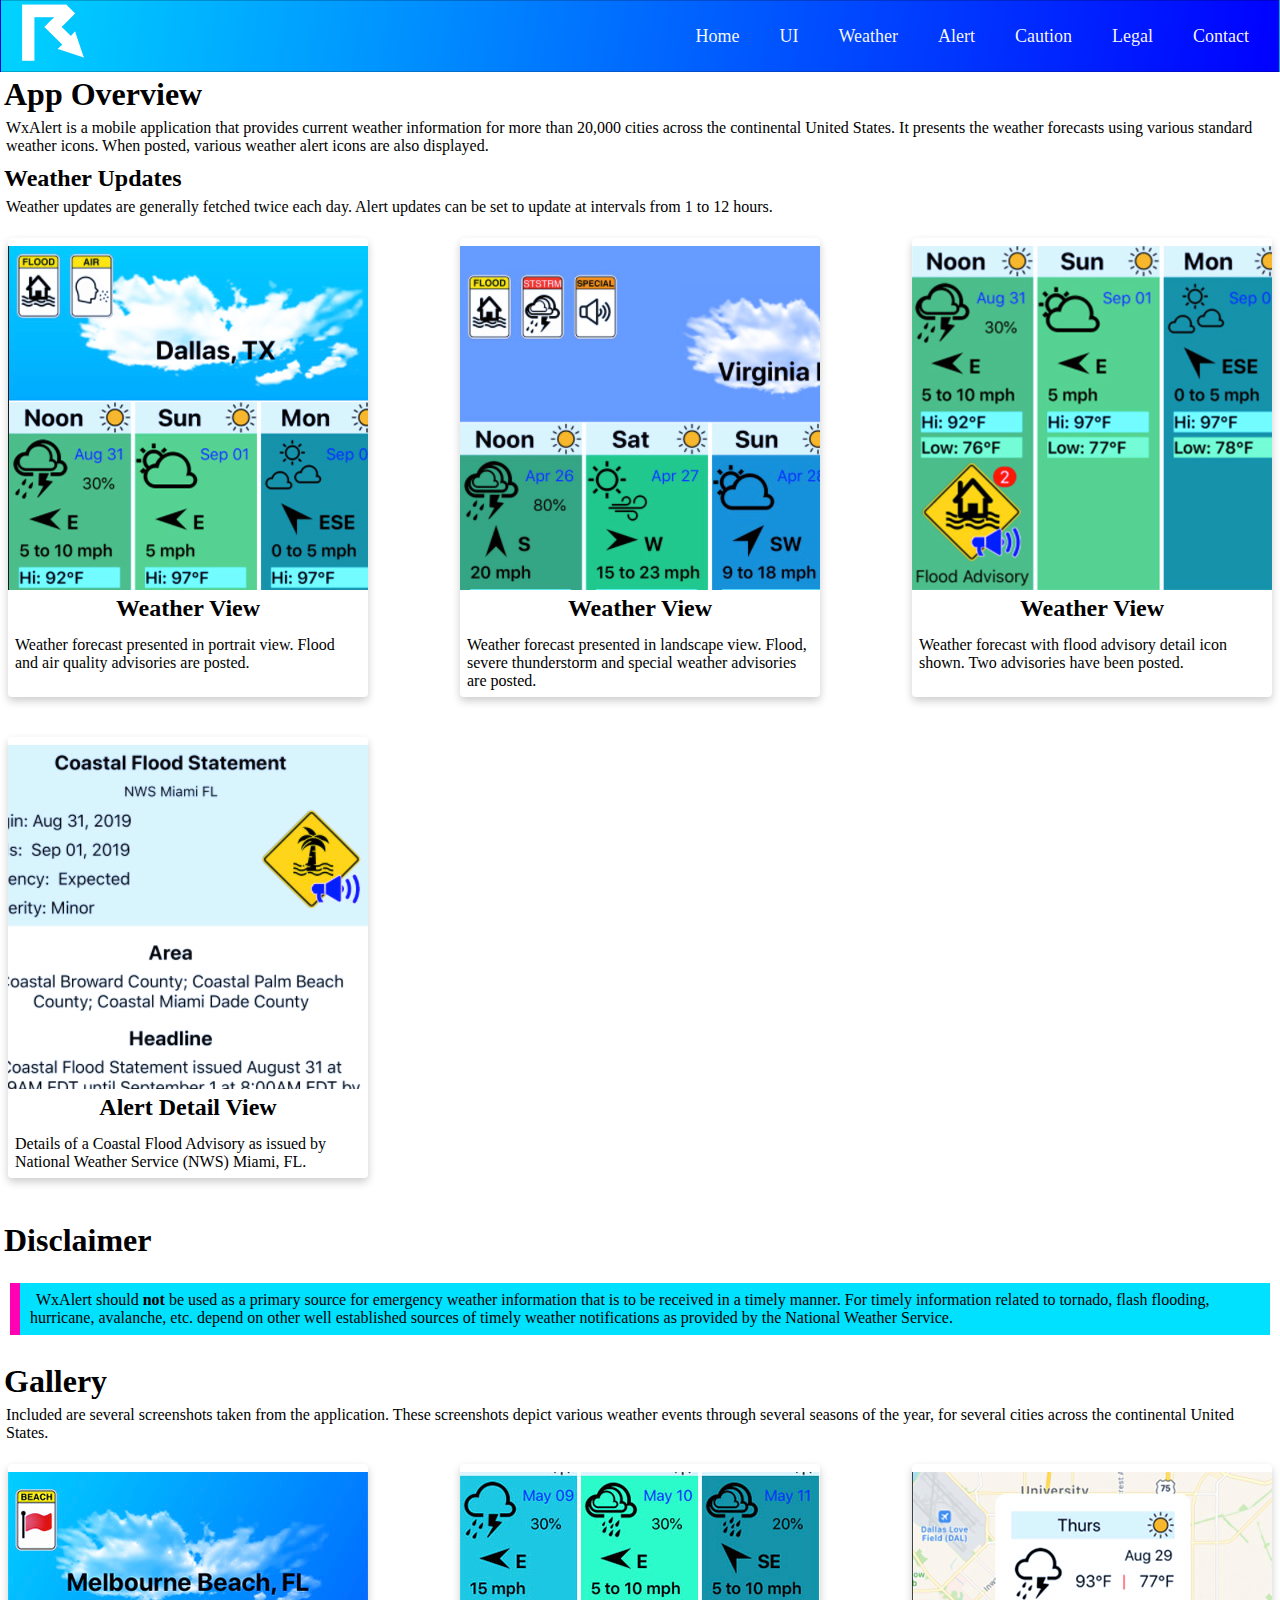
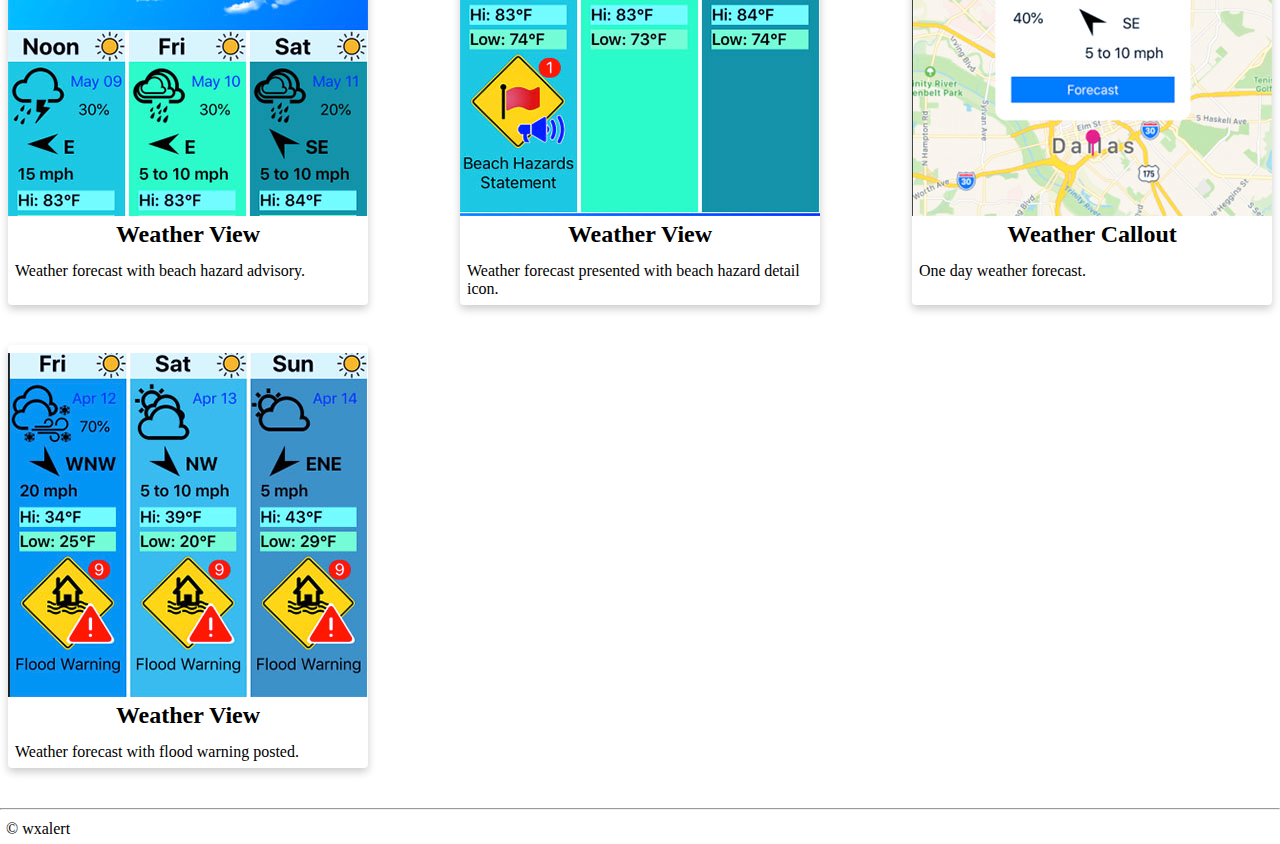
==== static/index.html @ 85fa8a71 "Website source files." ====
<!DOCTYPE html>
<html>
    <head>
        <meta charset="utf-8">
        <meta name="viewport" content="width=device-width, initial-scale=1.0">
        <title>WxAlert Home</title>
        <link rel="stylesheet" href="./styles/card.css">
        <link rel="stylesheet" href="./styles/nav.css">
        <link rel="stylesheet" href="./styles/style.css">

        <!--Favicon-->
        <link rel="apple-touch-icon" sizes="180x180" href="/apple-touch-icon.png">
        <link rel="icon" type="image/png" sizes="32x32" href="/favicon-32x32.png">
        <link rel="icon" type="image/png" sizes="16x16" href="/favicon-16x16.png">
        <link rel="manifest" href="/site.webmanifest">
    </head>
    <body>
         <header>
            <nav class="navbar">
                <label class="navbar-toggle" id="js-navbar-toggle" for="chkToggle">
                    <i class="hamburger"></i>Menu
                </label>
                <a href="./" class="logo"><img src="./images/logo/app_icon64.png"></a>
                <input type="checkbox" id="chkToggle"></input>
                <ul class="main-nav" id="js-menu">
                    <li>
                        <a href="./" class="nav-links">Home</a>
                    </li>
                    <li>
                        <a href="./ui.html" class="nav-links">UI</a>
                    </li>
                    <li>
                        <a href="./weather.html" class="nav-links">Weather</a>
                    </li>
                    <li>
                        <a href="./alert.html" class="nav-links">Alert</a>
                    </li>
                    <li>
                        <a href="./caution.html" class="nav-links">Caution</a>
                    </li>
                    <li>
                        <a href="./legal.html" class="nav-links">Legal</a>
                    </li>
                    <li>
                        <a href="./contact.html" class="nav-links">Contact</a>
                    </li>
                </ul>
            </nav>
        </header>

        <main class="main">
            <div class="body-content">
                <h1>App Overview</h1>  
                <p>WxAlert is a mobile application that provides current weather information for more than 20,000 cities across the continental United States. 
                   It presents the weather forecasts using various standard weather icons. When posted, various weather alert icons are also displayed.
                </p>
            </div>
            <div class="body-content">
                <h2>Weather Updates</h2>
                <p>Weather updates are generally fetched twice each day. Alert updates can be set to update at intervals from 1 to 12 hours.
                </p>
            </div>

            <section class="cards">
                <article class="card" style="width: 22.5em;">
                    <picture class="card-screenshot">
                        <img src="./images/screenshot/360/screen_portrait.jpg" alt="portrait">
                    </picture>
                    <div class="card-content">
                        <h2>Weather View</h2>
                        <p>Weather forecast presented in portrait view. Flood and air quality advisories are posted.</p>
                    </div>
                </article>
                <article class="card" style="width: 22.5em;">
                    <picture class="card-screenshot">
                        <img src="./images/screenshot/360/screen_landscape.jpg" alt="landscape">
                    </picture>
                    <div class="card-content">
                        <h2>Weather View</h2>
                        <p>Weather forecast presented in landscape view. Flood, severe thunderstorm and special weather advisories are posted.</p>
                    </div>
                </article>
                <article class="card" style="width: 22.5em;">
                    <picture class="card-screenshot">
                        <img src="./images/screenshot/360/screen_alert.jpg" alt="alert">
                    </picture>
                    <div class="card-content">
                        <h2>Weather View</h2>
                        <p>Weather forecast with flood advisory detail icon shown. Two advisories have been posted.</p>
                    </div>
                </article>
                <article class="card" style="width: 22.5em;">
                    <picture class="card-screenshot">
                        <img src="./images/screenshot/360/screen_alert_detail.jpg" alt="alert detail">
                    </picture>
                    <div class="card-content">
                        <h2>Alert Detail View</h2>
                        <p>Details of a Coastal Flood Advisory as issued by National Weather Service (NWS) Miami, FL.</p>
                    </div>
                </article>
            </section>
            <div class="body-content">
                <h1>Disclaimer</h1> 
                <blockquote>
                    <p>WxAlert should <strong>not</strong> be used as a primary source for emergency weather information that is to be received 
                        in a timely manner. For timely information related to tornado, flash flooding, hurricane, avalanche, etc. depend
                        on other well established sources of timely weather notifications as provided by the National Weather Service.
                    </p>
                </blockquote> 
            </div>
            <div class="body-content">
                <h1>Gallery</h1>
                <p>Included are several screenshots taken from the application. These screenshots depict various weather events through
                   several seasons of the year, for several cities across the continental United States.
                </p>
            </div>
            <section class="cards">
                <article class="card" style="width: 22.5em;">
                    <picture class="card-screenshot">
                        <img src="./images/screenshot/360/screen_beachhaz.jpg" alt="screen_beachhaz">
                    </picture>
                    <div class="card-content">
                        <h2>Weather View</h2>
                        <p>Weather forecast with beach hazard advisory.</p>
                    </div>
                </article>
                <article class="card" style="width: 22.5em;">
                    <picture class="card-screenshot">
                        <img src="./images/screenshot/360/screen_beachhaz_detail.jpg" alt="screen_beachhaz_detail">
                    </picture>
                    <div class="card-content">
                        <h2>Weather View</h2>
                        <p>Weather forecast presented with beach hazard detail icon.</p>
                    </div>
                </article>
                <article class="card" style="width: 22.5em;">
                    <picture class="card-screenshot">
                        <img src="./images/screenshot/360/screen_callout.jpg" alt="screen_callout">
                    </picture>
                    <div class="card-content">
                        <h2>Weather Callout</h2>
                        <p>One day weather forecast.</p>
                    </div>
                </article>
                <article class="card" style="width: 22.5em;">
                    <picture class="card-screenshot">
                        <img src="./images/screenshot/360/screen_flood.jpg" alt="screen_flood">
                    </picture>
                    <div class="card-content">
                        <h2>Weather View</h2>
                        <p>Weather forecast with flood warning posted.</p>
                    </div>
                </article>
            </section>
        </main>
 
        <footer>
            <hr>
            <p>&copy; wxalert</p>
        </footer>
    </body>
</html>
---- static/styles/card.css ----
/*
    Reference: https://getflywheel.com/layout/flexbox-create-modern-card-design-layout/
*/
/*
body {
    margin: 0;
}*/

.cards {
    text-align: center;
}

.card {
    display: inline-block;
    background: white;
    margin-top: 0.5em;
    margin-bottom: 2em;
    padding-top: 0.5em;
    border: 1 px solid #131010;
    border-radius: .25rem;
    box-shadow: 0 4px 8px rgba(0, 0, 0, 0.2);
}

.card-content {
    padding: 1px;
}

.card-content h2 {
    margin-top: 0;
    margin-bottom: .5em;
    font-weight: bold;
}

.card-content p {
    font-size: 1.0em;
    text-align: left;
}


/* Flexbox */

@media screen and (min-width: 40em) {
    .cards {
        display: flex;
        flex-wrap: wrap;
        justify-content: space-between;
    }
    
    .card {
        flex: 0 1 calc(50% - 1em);
    }
}

@media screen and (min-width: 60em) {
    
    .card {
        flex: 0 1 calc(25% - 1em);
    }
}
---- static/styles/nav.css ----
* {
    box-sizing: 0;
    margin: 4;
}


.navbar {
    font-size: 18px;
    background-image: linear-gradient(100deg, #00d4ff 0%, #0000ff 100%);
    border: 1px solid rgba(0, 0, 0, 0.2);
    padding-bottom: 10px;
}

.main-nav {
    list-style: none;
}

.main-nav li {
    text-align: center;
    margin: 15px auto;
}

.logo {
    display: inline-block;
    font-size: 22px;
    margin-top: 10px;
    margin-left: 20px;
}

.nav-links,
.logo {
    text-decoration: none;
    color: rgba(253, 251, 251, 0.986);
}

.hello-text {
    padding: 10px;
}

.hamburger {
    position: relative;
    display: inline-block;
    width: 1.25em;
    height: 0.8em;
    margin-top: 0.6em;
    margin-right: 0.3em;
    border-top: 0.2em solid #fff;
    border-bottom: 0.2em solid #fff;
}

.hamburger:before {
    content: "";
    position: absolute;
    top: 0.3em;
    left: 0px;
    width: 100%;
    border-top: 0.2em solid #fff;
}

.navbar-toggle {
    position: absolute;
    top: 10px;
    right: 20px;
    cursor: pointer;
    font-size: 24px;
}

.main-nav {
    list-style-type: none;
    display: none;
}

#chkToggle {
    display: none;
}

#chkToggle:checked + ul.main-nav {
    display: block;
}

@media screen and (min-width: 768px) {

    .navbar {
        display: flex;
        justify-content: space-between;
        padding-bottom:  0;
        height: 70px;
        align-items: center;
    }

    .main-nav {
        display: flex;
        margin-right: 30px;
        flex-direction: row;
        justify-content: flex-end;
    }
    
    .main-nav li {
        margin: 0;
    }

    .nav-links {
        margin-left: 40px;
    }

    .logo {
        margin-top: 0;
    }

    .navbar-toggle {
        display: none;
    }

    .logo:hover,
    .nav-links:hover {
        color: rgba(255, 255, 255, 1);
    }

}
---- static/styles/style.css ----
body {
    margin: 0;
    font: Helvetica, Verdana, sans-serif;
}

p {
    margin: 4px;
    padding: 2px;
}

h1, h2 {
    margin: 4px;
}

blockquote {
    background: #00e1ff;
    border-left: 10px solid #ff00b2;
    margin: 1.5em 10px;
    padding: 0.5em 10px;
}

blockquote p {
    display: inline;
}

main {
    text-align: left;
}

.body-content {
    display: inline-block;
   /* font: 20px/1.5 Helvetica, Verdana, sans-serif;*/
}

table, th, td {
    border: 1px solid black;
    border-collapse: collapse;
    border-spacing: 5px;
}

th, td {
    padding: 0.5em;
}

section {
    margin: 0.5em;
}

.tabbar-icon {
    margin-right: 0.5em;
    width: 46px;
}
.icon-row {
    display: flex;
    flex-direction: row;
    height: 48px;
    padding: 10px 0;
}

.text-container {
    display: flex;
    flex-direction: column;
    justify-content: center;
}

.img-badge {
    float: left;
    margin-right: 0.5em;
}
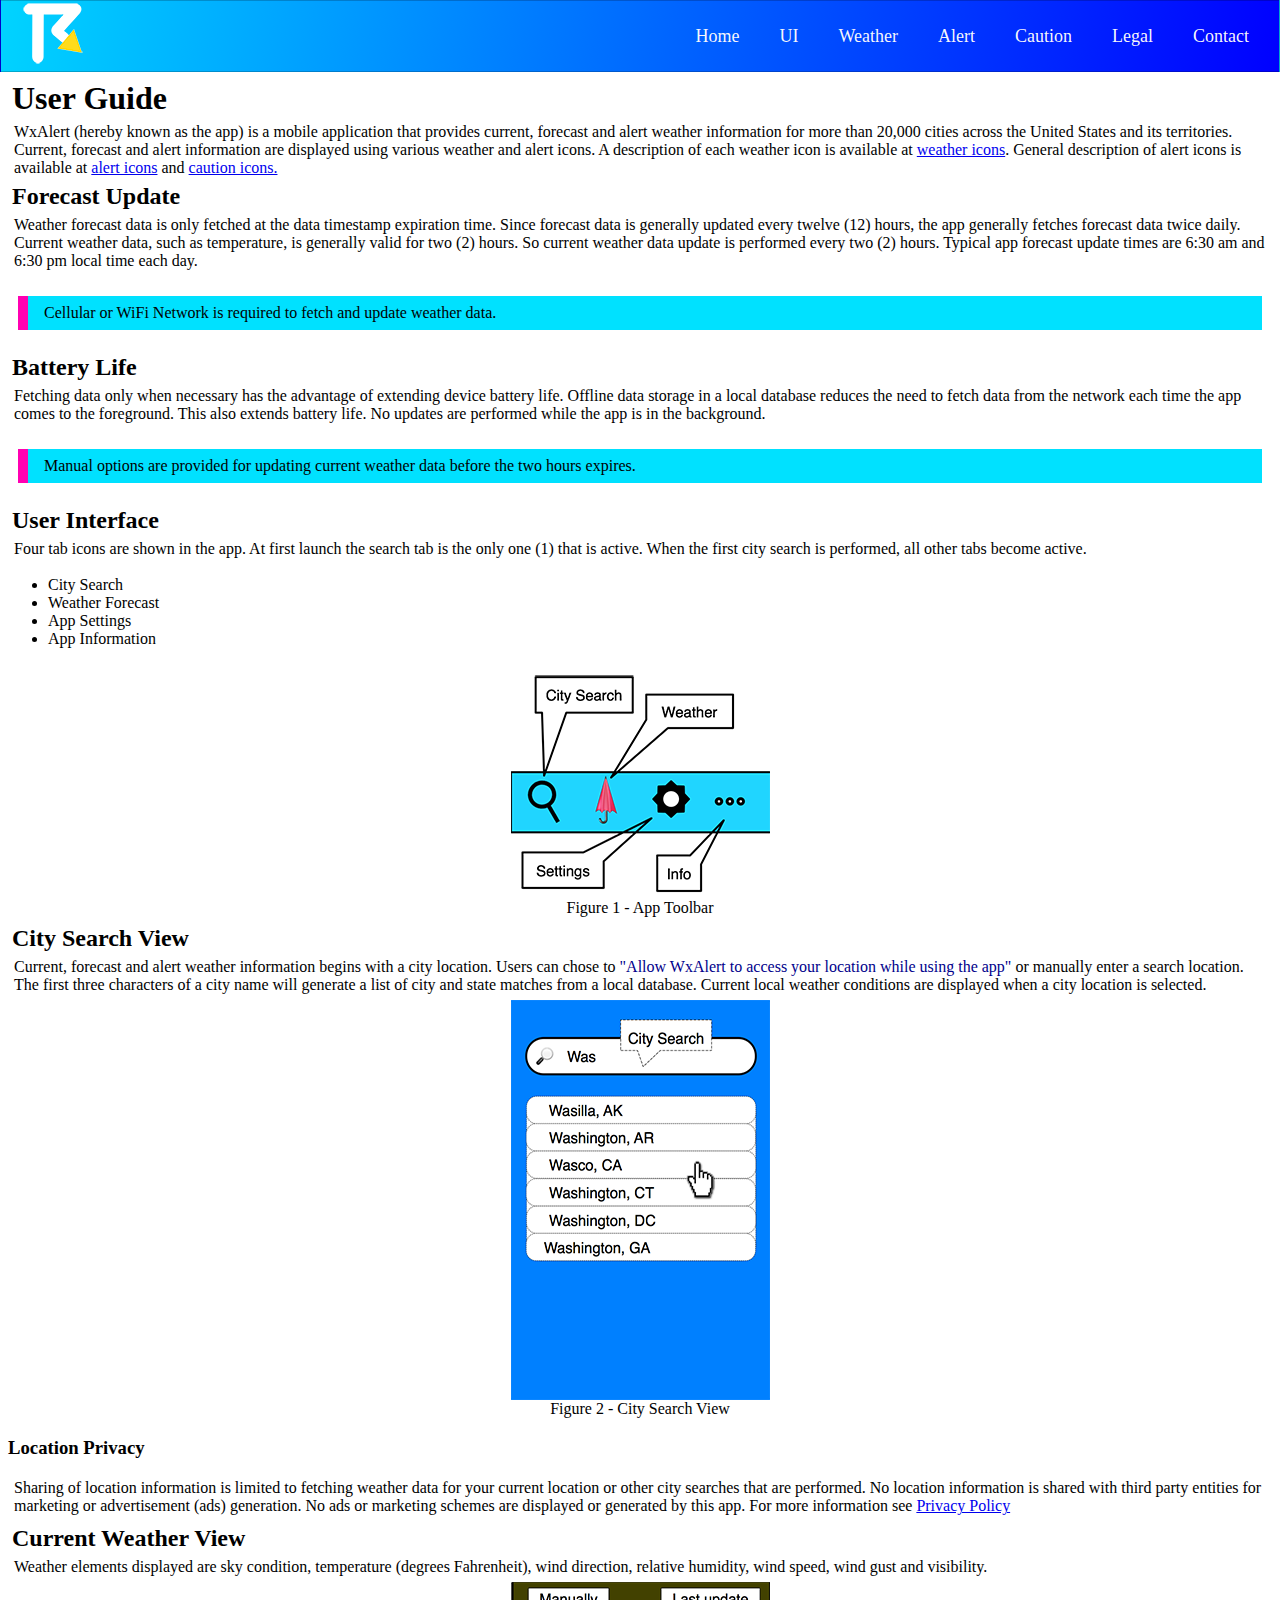
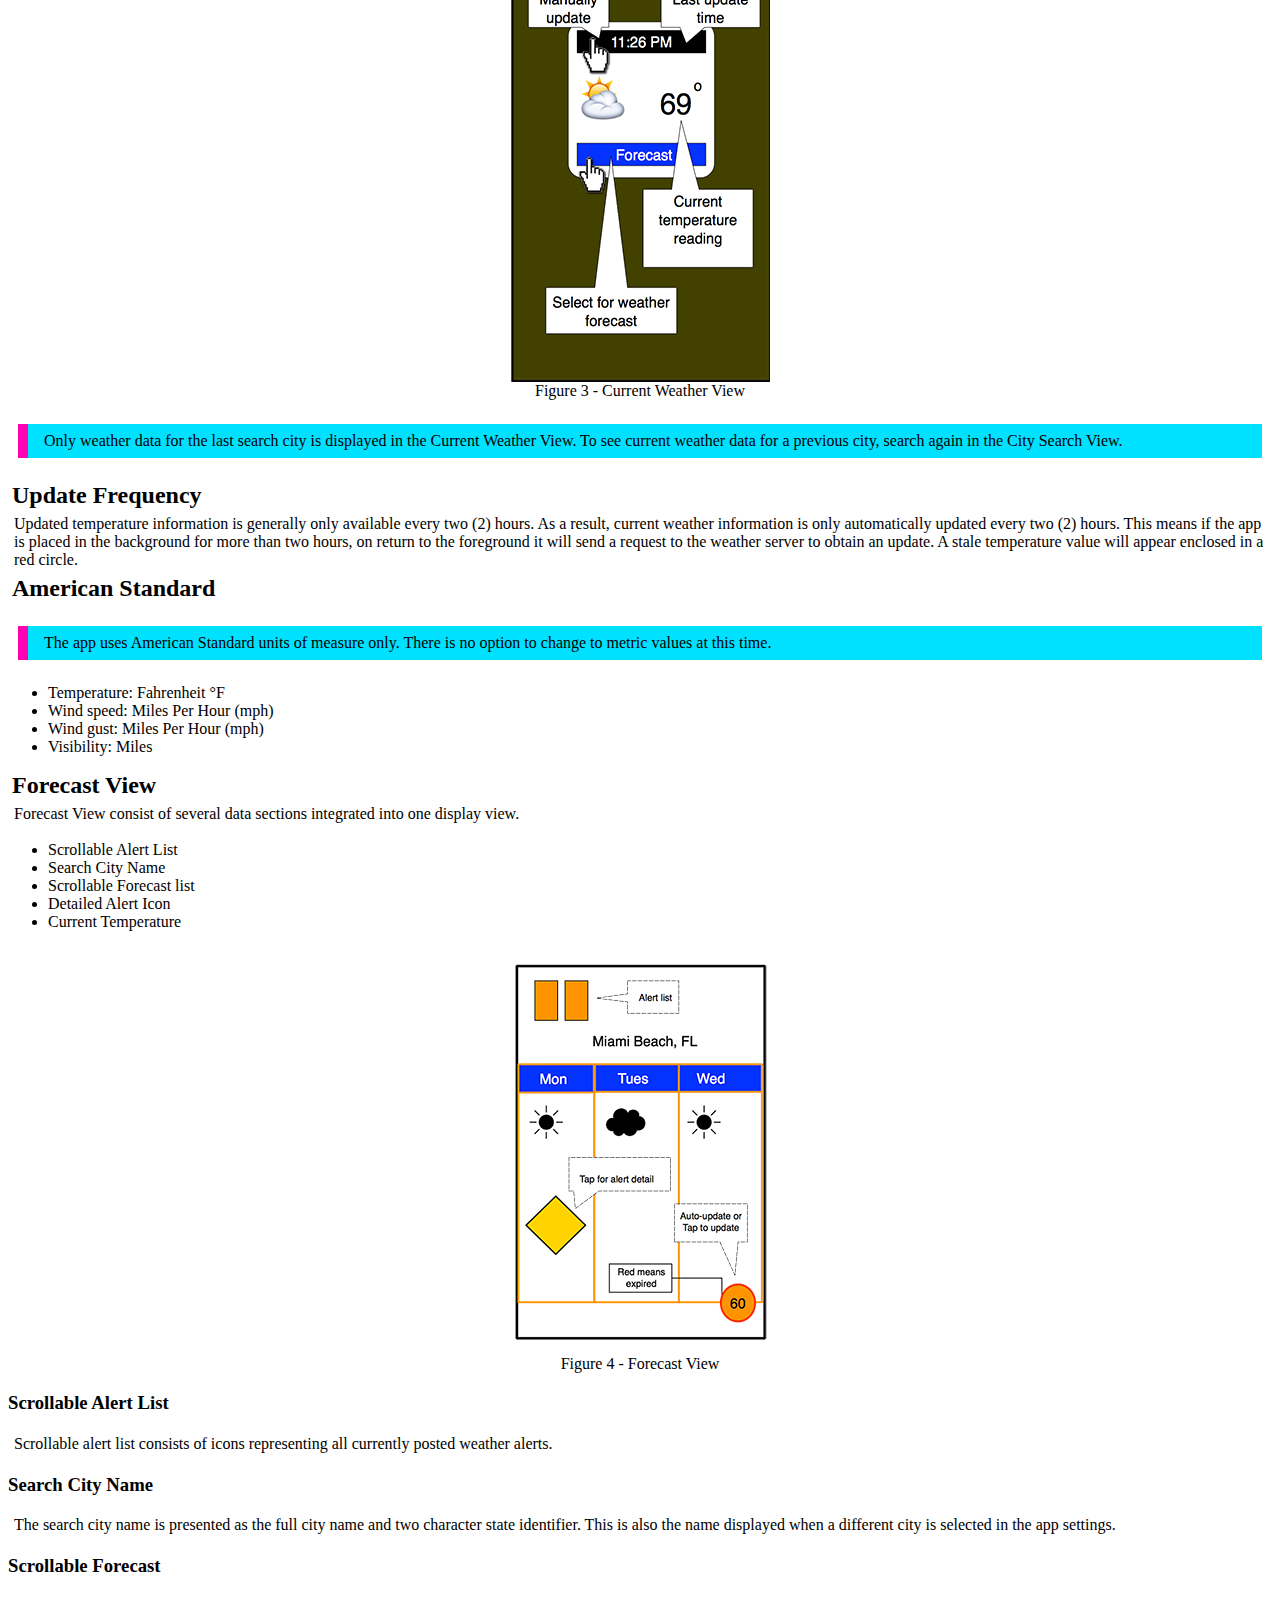
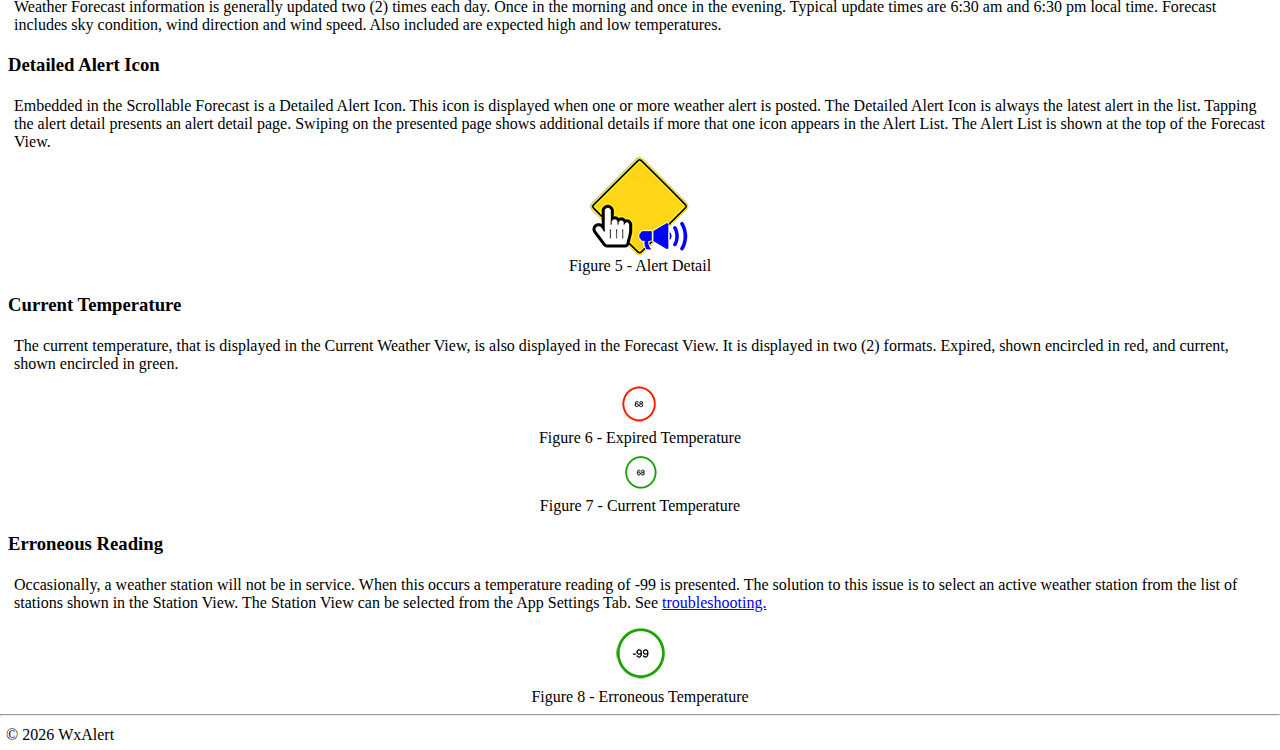
==== commit 5a10b091: "Revised home and UI pages." ====
--- a/static/index.html
+++ b/static/index.html
@@ -7,6 +7,7 @@
         <link rel="stylesheet" href="./styles/card.css">
         <link rel="stylesheet" href="./styles/nav.css">
         <link rel="stylesheet" href="./styles/style.css">
+        <link rel="stylesheet" href="./css/style.css">
 
         <!--Favicon-->
         <link rel="apple-touch-icon" sizes="180x180" href="/apple-touch-icon.png">
@@ -49,114 +50,197 @@
         </header>
 
         <main class="main">
-            <div class="body-content">
-                <h1>App Overview</h1>  
-                <p>WxAlert is a mobile application that provides current weather information for more than 20,000 cities across the continental United States. 
-                   It presents the weather forecasts using various standard weather icons. When posted, various weather alert icons are also displayed.
-                </p>
-            </div>
-            <div class="body-content">
-                <h2>Weather Updates</h2>
-                <p>Weather updates are generally fetched twice each day. Alert updates can be set to update at intervals from 1 to 12 hours.
-                </p>
-            </div>
-
-            <section class="cards">
-                <article class="card" style="width: 22.5em;">
-                    <picture class="card-screenshot">
-                        <img src="./images/screenshot/360/screen_portrait.jpg" alt="portrait">
-                    </picture>
-                    <div class="card-content">
-                        <h2>Weather View</h2>
-                        <p>Weather forecast presented in portrait view. Flood and air quality advisories are posted.</p>
-                    </div>
-                </article>
-                <article class="card" style="width: 22.5em;">
-                    <picture class="card-screenshot">
-                        <img src="./images/screenshot/360/screen_landscape.jpg" alt="landscape">
-                    </picture>
-                    <div class="card-content">
-                        <h2>Weather View</h2>
-                        <p>Weather forecast presented in landscape view. Flood, severe thunderstorm and special weather advisories are posted.</p>
-                    </div>
-                </article>
-                <article class="card" style="width: 22.5em;">
-                    <picture class="card-screenshot">
-                        <img src="./images/screenshot/360/screen_alert.jpg" alt="alert">
-                    </picture>
-                    <div class="card-content">
-                        <h2>Weather View</h2>
-                        <p>Weather forecast with flood advisory detail icon shown. Two advisories have been posted.</p>
-                    </div>
-                </article>
-                <article class="card" style="width: 22.5em;">
-                    <picture class="card-screenshot">
-                        <img src="./images/screenshot/360/screen_alert_detail.jpg" alt="alert detail">
-                    </picture>
-                    <div class="card-content">
-                        <h2>Alert Detail View</h2>
-                        <p>Details of a Coastal Flood Advisory as issued by National Weather Service (NWS) Miami, FL.</p>
-                    </div>
-                </article>
-            </section>
-            <div class="body-content">
-                <h1>Disclaimer</h1> 
-                <blockquote>
-                    <p>WxAlert should <strong>not</strong> be used as a primary source for emergency weather information that is to be received 
-                        in a timely manner. For timely information related to tornado, flash flooding, hurricane, avalanche, etc. depend
-                        on other well established sources of timely weather notifications as provided by the National Weather Service.
-                    </p>
-                </blockquote> 
-            </div>
-            <div class="body-content">
-                <h1>Gallery</h1>
-                <p>Included are several screenshots taken from the application. These screenshots depict various weather events through
-                   several seasons of the year, for several cities across the continental United States.
-                </p>
-            </div>
-            <section class="cards">
-                <article class="card" style="width: 22.5em;">
-                    <picture class="card-screenshot">
-                        <img src="./images/screenshot/360/screen_beachhaz.jpg" alt="screen_beachhaz">
-                    </picture>
-                    <div class="card-content">
-                        <h2>Weather View</h2>
-                        <p>Weather forecast with beach hazard advisory.</p>
-                    </div>
-                </article>
-                <article class="card" style="width: 22.5em;">
-                    <picture class="card-screenshot">
-                        <img src="./images/screenshot/360/screen_beachhaz_detail.jpg" alt="screen_beachhaz_detail">
-                    </picture>
-                    <div class="card-content">
-                        <h2>Weather View</h2>
-                        <p>Weather forecast presented with beach hazard detail icon.</p>
-                    </div>
-                </article>
-                <article class="card" style="width: 22.5em;">
-                    <picture class="card-screenshot">
-                        <img src="./images/screenshot/360/screen_callout.jpg" alt="screen_callout">
-                    </picture>
-                    <div class="card-content">
-                        <h2>Weather Callout</h2>
-                        <p>One day weather forecast.</p>
-                    </div>
-                </article>
-                <article class="card" style="width: 22.5em;">
-                    <picture class="card-screenshot">
-                        <img src="./images/screenshot/360/screen_flood.jpg" alt="screen_flood">
-                    </picture>
-                    <div class="card-content">
-                        <h2>Weather View</h2>
-                        <p>Weather forecast with flood warning posted.</p>
-                    </div>
-                </article>
-            </section>
+            <article>
+                <section>
+                    <h1>User Guide</h1>
+                    <p>WxAlert (hereby known as the app) is a mobile application that provides current, forecast and alert weather 
+                        information for more than 20,000 cities across the United States and its territories. Current, forecast 
+                        and alert information are displayed using various weather and alert icons. A description of each weather icon is 
+                        available at <a href="https://support.wxalert.us/weather.html">weather icons</a>. General description of alert
+                        icons is available at <a href="https://support.wxalert.us/alert.html">alert icons</a> and 
+                        <a href="https://support.wxalert.us/caution.html">caution icons.</a>
+                    </p>
+                    <h2>Forecast Update</h2>
+                    <p>
+                        Weather forecast data is only fetched at the data timestamp expiration time. Since forecast data is generally updated every
+                        twelve (12) hours, the app generally fetches forecast data twice daily. Current weather data, such as temperature, 
+                        is generally valid for two (2) hours. So current weather data update is performed every two (2) hours. Typical app forecast update 
+                        times are 6:30 am and 6:30 pm local time each day.
+                    </p>
+                    <blockquote>
+                        <p>
+                            Cellular or WiFi Network is required to fetch and update weather data.
+                        </p>
+                    </blockquote>
+                    <h2>Battery Life</h2>
+                    <p>
+                        Fetching data only when necessary has the advantage of extending device battery life. Offline data storage in a local database 
+                        reduces the need to fetch data from the network each time the app comes to the foreground. This also extends battery life.
+                        No updates are performed while the app is in the background.
+                    </p>
+                    <blockquote>
+                        <p>Manual options are provided for updating current weather data before the two hours expires.</p>
+                    </blockquote>
+                </section>
+                <section>
+                    <h2>User Interface</h2>
+                    <p>
+                        Four tab icons are shown in the app. At first launch the search tab is the only one (1) that is active.
+                        When the first city search is performed, all other tabs become active.
+                        <ul>
+                            <li>City Search</li>
+                            <li>Weather Forecast</li>
+                            <li>App Settings</li>
+                            <li>App Information</li>
+                        </ul>
+                    </p>
+                    <img  class="center"src="images/WxToolBarWeb.png" alt="Toolbar">
+                    <figcaption >Figure 1 - App Toolbar</figcaption>               
+                </section>
+                <section>
+                    <h2>City Search View</h2>
+                    <p>
+                        Current, forecast and alert weather information begins with a city location. Users can chose to 
+                        <span style="color: darkblue;">"Allow WxAlert to access your location while using the app"</span> 
+                        or manually enter a search location. The first three characters of a city name will generate a list 
+                        of city and state matches from a local database. Current local weather conditions are displayed when a
+                        city location is selected.
+                    </p>
+    
+                        <img  class="center"src="images/WxSearchWeb.png" alt="SearchView">
+                        <figcaption >Figure 2 - City Search View</figcaption>
+     
+                    <h3>Location Privacy</h3>
+                    <p>
+                        Sharing of location information is limited to fetching weather data for your current location 
+                        or other city searches that are performed. No location information is shared with third party entities 
+                        for marketing or advertisement (ads) generation. No ads or marketing schemes are displayed or 
+                        generated by this app. For more information see <a href="https://support.wxalert.us/legal.html">Privacy Policy</a>
+                    </p>
+                </section>
+                <section>
+                    <h2>Current Weather View</h2>
+                    <p>
+                        Weather elements displayed are sky condition, temperature (degrees Fahrenheit), wind direction,
+                        relative humidity, wind speed, wind gust and visibility. 
+                    </p>
+                    <img class="center" src="images/WxMapCalloutWeb.png" alt="MapCalloutView"> 
+                    <figcaption>Figure 3 - Current Weather View</figcaption>
+                    <blockquote>
+                        <p>
+                            Only weather data for the last search city is displayed in the Current Weather View. 
+                            To see current weather data for a previous city, search again in the City Search View.
+                        </p>
+                    </blockquote>
+    
+                    <h2>Update Frequency</h2>
+                    <p>
+                        Updated temperature information is generally only available every two (2) hours. As a result, 
+                        current weather information is only automatically updated every two (2) hours. This means if the app
+                        is placed in the background for more than two hours, on return to the foreground it will send a 
+                        request to the weather server to obtain an update. A stale temperature value will appear enclosed in a 
+                        red circle.
+                    </p>
+
+                    <h2>American Standard</h2>
+                    <blockquote>
+                        <p>
+                            The app uses American Standard units of measure only. There is no option to change to metric values
+                            at this time.
+                        </p>
+                    </blockquote>
+                        <ul>
+                            <li>Temperature: Fahrenheit &#176;F</li>
+                            <li>Wind speed: Miles Per Hour (mph)</li>
+                            <li>Wind gust: Miles Per Hour (mph)</li>
+                            <li>Visibility: Miles</li>
+                        </ul>
+                </section>
+                <section>
+                    <h2>Forecast View</h2>
+                    <p>
+                        Forecast View consist of several data sections integrated into one display view.
+                        <ul>
+                            <li>Scrollable Alert List</li>
+                            <li>Search City Name</li>
+                            <li>Scrollable Forecast list</li>
+                            <li>Detailed Alert Icon</li>
+                            <li>Current Temperature</li>
+                        </ul>
+                    </p>
+                    <img class="center" src="images/WxWeather.png" alt="WeatherView">
+                    <figcaption>Figure 4 - Forecast View</figcaption> 
+    
+                    <h3>Scrollable Alert List</h3>
+                    <p>
+                        Scrollable alert list consists of icons representing all currently posted weather alerts.
+                    </p>
+                    <h3>Search City Name</h3>
+                    <p>
+                        The search city name is presented as the full city name and two character state identifier. 
+                        This is also the name displayed when a different city is selected in the app settings.
+                    </p>
+                    <h3>Scrollable Forecast</h3>
+                    <p>
+                        Weather Forecast information is generally updated two (2) times each day. Once in the morning and once
+                        in the evening. Typical update times are 6:30 am and 6:30 pm local time. Forecast includes sky condition,
+                        wind direction and wind speed. Also included are expected high and low temperatures.
+                    </p>
+                </section>
+                <section>
+                    <h3>Detailed Alert Icon</h3>
+                    <p>
+                        Embedded in the Scrollable Forecast is a Detailed Alert Icon. This icon is displayed when one or more
+                        weather alert is posted. The Detailed Alert Icon is always the latest alert in the list. Tapping the alert detail 
+                        presents an alert detail page. Swiping on the presented page shows additional details if more that one icon appears in the 
+                        Alert List. The Alert List is shown at the top of the Forecast View.
+                    </p>
+                    <img class="center" src="images/WxDiamondTouch.png" alt="Detailed Icon">
+                    <figcaption>Figure 5 - Alert Detail</figcaption> 
+                </section>
+                <section>
+                    <h3>Current Temperature</h3>
+                    <p>
+                        The current temperature, that is displayed in the Current Weather View, is also displayed in the Forecast
+                        View. It is displayed in two (2) formats. Expired, shown encircled in red, and current, shown encircled
+                        in green.
+                    </p>
+                    <img class="center" src="images/WxTempRed.png" alt="Temperature red">
+                    <figcaption>Figure 6 - Expired Temperature</figcaption> 
+    
+                    <img class="center" src="images/WxTempGreen.png" alt="Temperature red">
+                    <figcaption>Figure 7 - Current Temperature</figcaption> 
+                </section>
+                <section>
+                    <h3>Erroneous Reading</h3>
+                    <p>
+                        Occasionally, a weather station will not be in service. When this occurs a temperature reading of -99 is presented. 
+                        The solution to this issue is to select an active weather station from the list of stations shown in the Station View. 
+                        The Station View can be selected from the App Settings Tab. 
+                        See <a href="https://support.wxalert.us/ui.html">troubleshooting.</a>
+                    </p>
+                    <img class="center" src="images/WxTempErrorWeb.png" alt="Temperature red">
+                    <figcaption>Figure 8 - Erroneous Temperature</figcaption> 
+                </section>
+            </article>
         </main>
  
         <footer>
             <hr>
-            <p>&copy; wxalert</p>
+            <p>&copy; <span id="timestamp"></span>&nbsp;WxAlert</p>
+                <script>
+                    document.onreadystatechange = () => {
+                        if (document.readyState === 'complete') {
+                            writeYear()
+                         }
+                    };
+
+                    function writeYear() {
+                      var date = new Date();
+                      var year = date.getFullYear();
+                      document.getElementById("timestamp").innerHTML = year;
+                    }
+                </script>
         </footer>
     </body>
 </html>    --- a/static/css/style.css
+++ b/static/css/style.css
@@ -0,0 +1,10 @@
+.center {
+    display: block;
+    margin-left: auto;
+    margin-right: auto;
+}
+
+figcaption {
+    border: none;
+    text-align: center;
+}